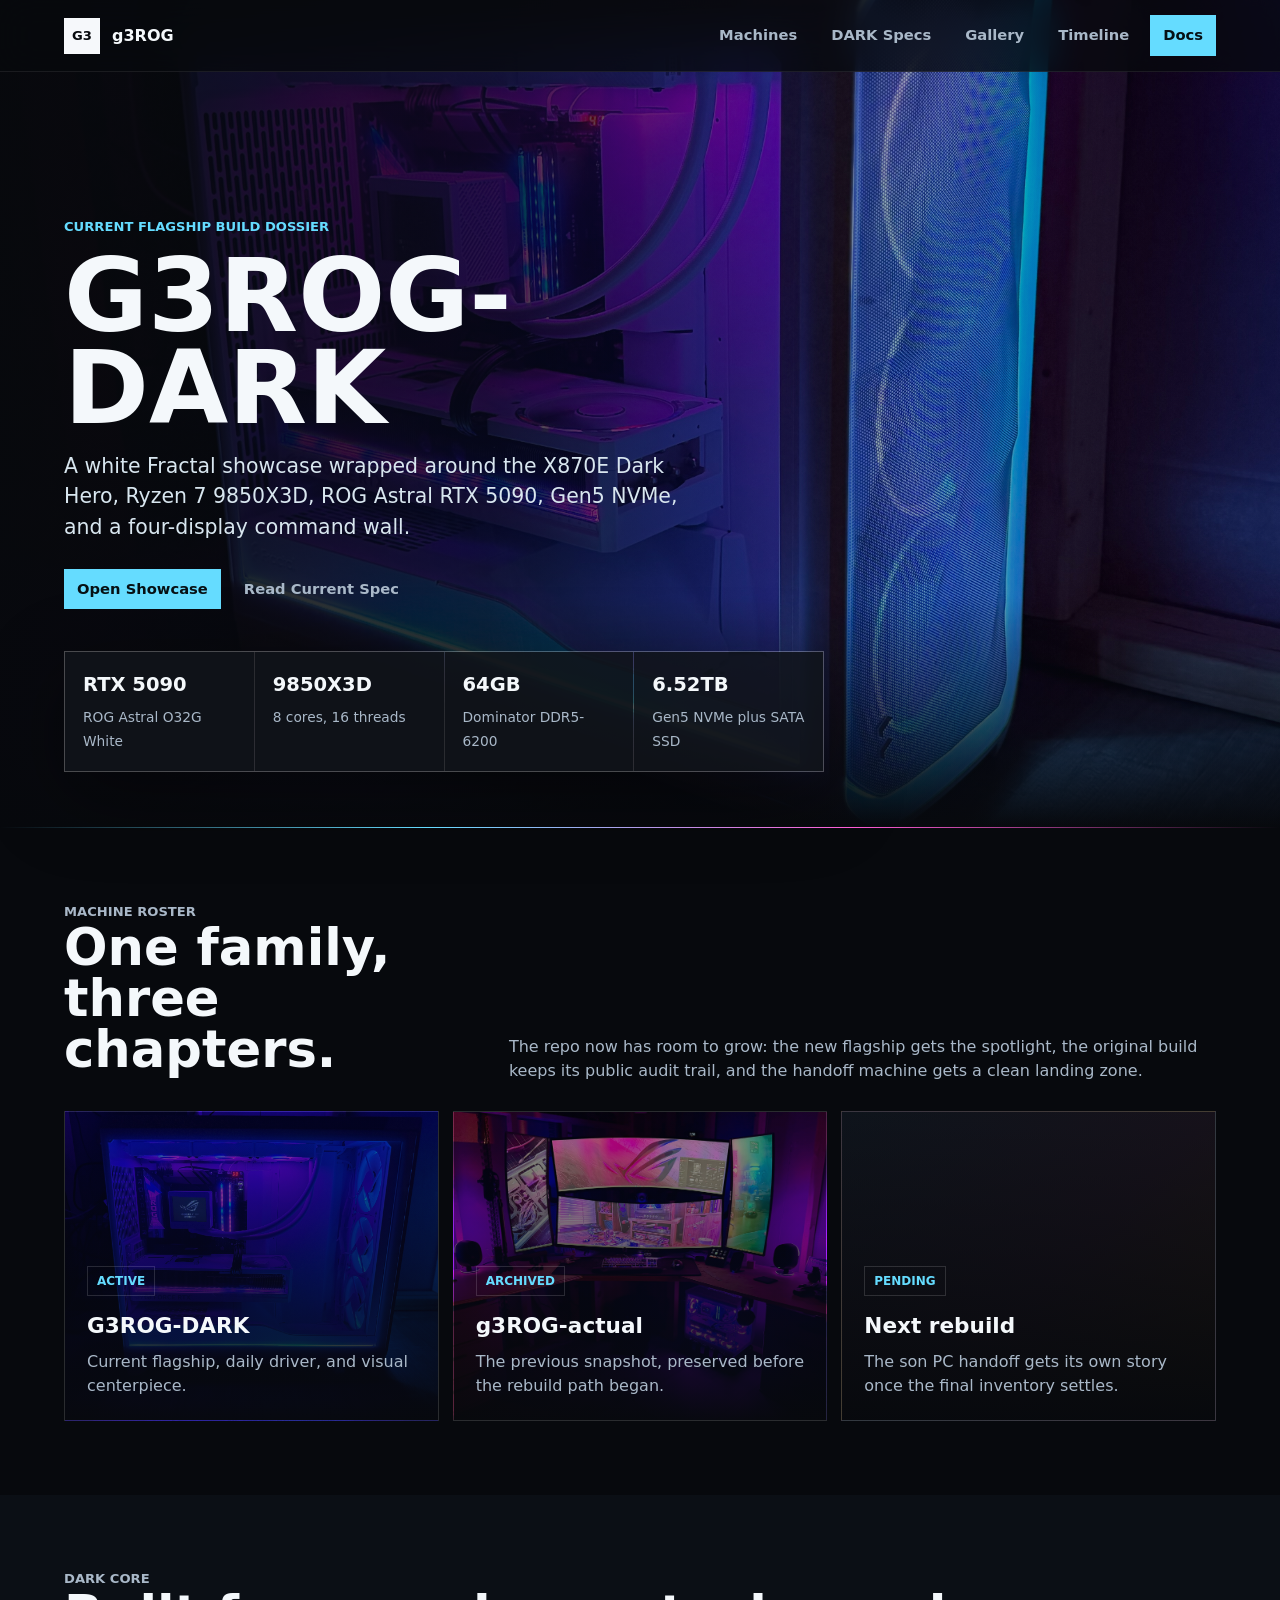
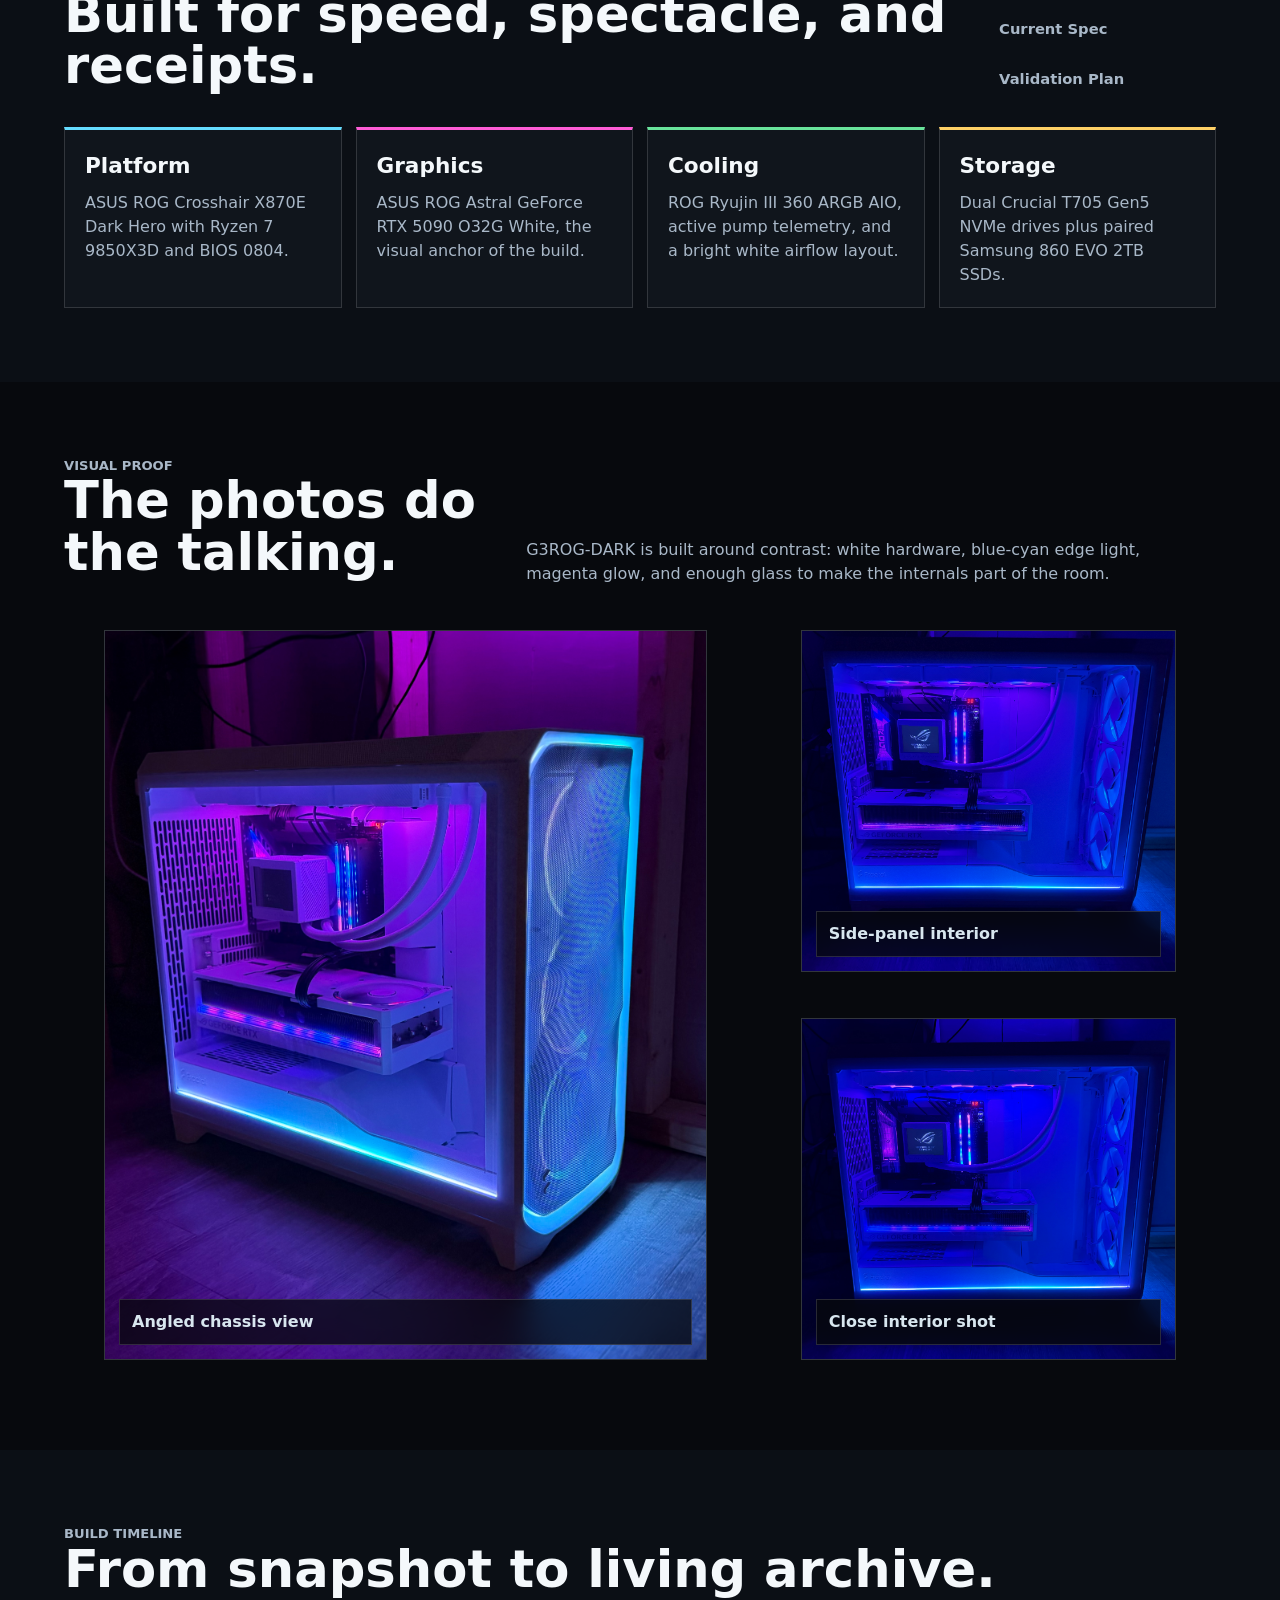
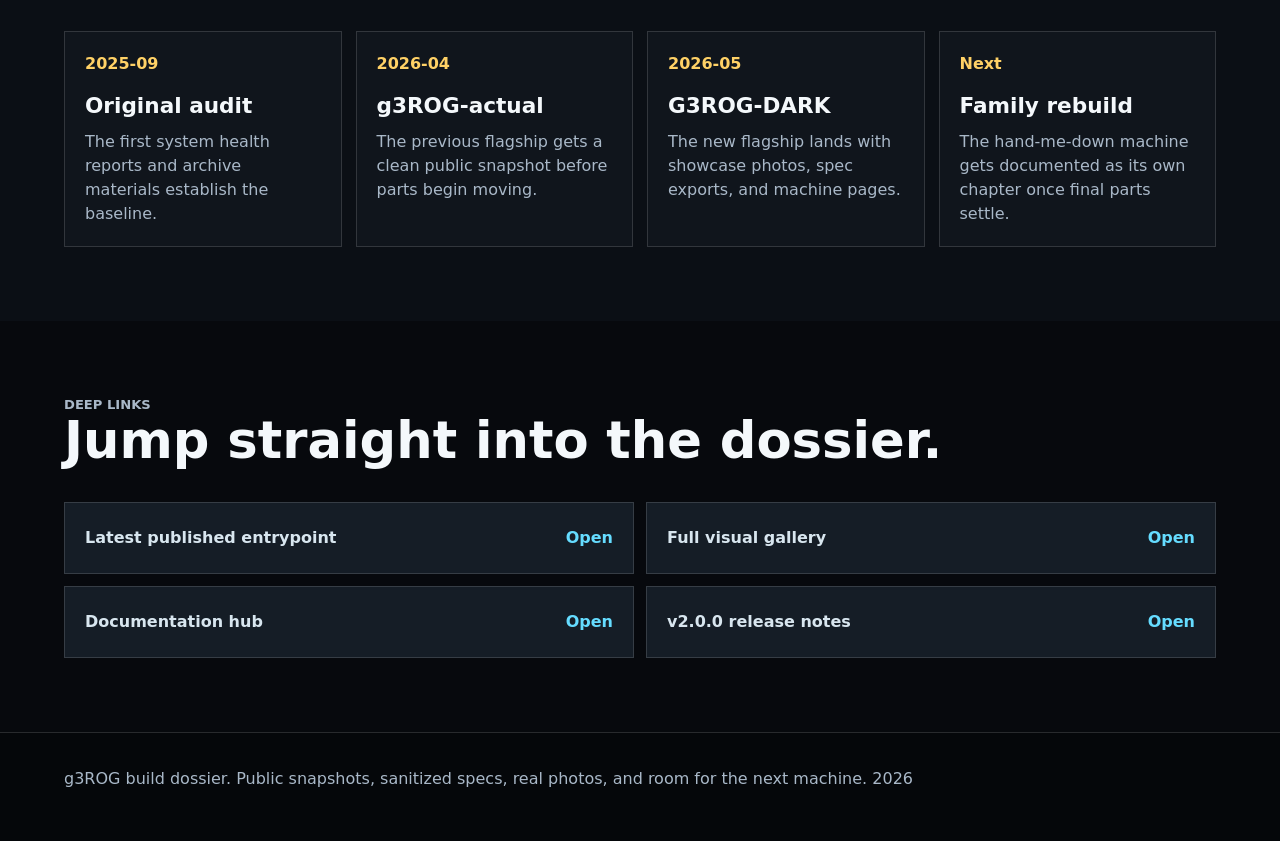
==== index.html @ 5aeecda2 "Create sanitized public baseline" ====
<!doctype html>
<html lang="en">
<head>
  <meta charset="utf-8">
  <meta name="viewport" content="width=device-width, initial-scale=1">
  <title>g3ROG | G3ROG-DARK Build Showcase</title>
  <meta name="description" content="The g3ROG machine dossier: G3ROG-DARK, the retired g3ROG-actual snapshot, and the next family rebuild.">
  <meta property="og:title" content="g3ROG | G3ROG-DARK Build Showcase">
  <meta property="og:description" content="A photo-first PC build showcase and public hardware dossier for the g3ROG machines.">
  <meta property="og:image" content="assets/social/g3rog-dark-social-preview-2026-05-08.jpg">
  <meta property="og:type" content="website">
  <link rel="stylesheet" href="site/styles.css">
</head>
<body>
  <div class="site-shell">
    <header class="topbar">
      <a class="brand" href="#top" aria-label="g3ROG home">
        <span class="brand-mark">G3</span>
        <span class="brand-text">g3ROG</span>
      </a>
      <nav class="nav" aria-label="Primary navigation">
        <a href="#machines">Machines</a>
        <a href="#specs">DARK Specs</a>
        <a href="#gallery">Gallery</a>
        <a href="#timeline">Timeline</a>
        <a class="button primary" href="docs/machines/g3rog-dark/README.md">Docs</a>
      </nav>
    </header>

    <main id="top">
      <section class="hero" aria-labelledby="hero-title">
        <div class="hero-content">
          <p class="eyebrow">Current flagship build dossier</p>
          <h1 id="hero-title">G3ROG-DARK</h1>
          <p class="hero-copy">A white Fractal showcase wrapped around the X870E Dark Hero, Ryzen 7 9850X3D, ROG Astral RTX 5090, Gen5 NVMe, and a four-display command wall.</p>
          <div class="hero-actions">
            <a class="button primary" href="docs/machines/g3rog-dark/exports/G3ROG-DARK-showcase-spec-2026-05-08.html">Open Showcase</a>
            <a class="button" href="docs/machines/g3rog-dark/specs/G3ROG-DARK-current-spec-2026-05-09.md">Read Current Spec</a>
          </div>
          <div class="hero-stats" aria-label="G3ROG-DARK headline specifications">
            <div class="stat">
              <strong>RTX 5090</strong>
              <span>ROG Astral O32G White</span>
            </div>
            <div class="stat">
              <strong>9850X3D</strong>
              <span>8 cores, 16 threads</span>
            </div>
            <div class="stat">
              <strong>64GB</strong>
              <span>Dominator DDR5-6200</span>
            </div>
            <div class="stat">
              <strong>6.52TB</strong>
              <span>Gen5 NVMe plus SATA SSD</span>
            </div>
          </div>
        </div>
      </section>

      <section class="section" id="machines">
        <div class="section-head">
          <div>
            <p class="eyebrow">Machine roster</p>
            <h2>One family, three chapters.</h2>
          </div>
          <p>The repo now has room to grow: the new flagship gets the spotlight, the original build keeps its public audit trail, and the handoff machine gets a clean landing zone.</p>
        </div>
        <div class="machine-grid">
          <a class="machine-card dark" href="docs/machines/g3rog-dark/README.md">
            <span class="status">Active</span>
            <h3>G3ROG-DARK</h3>
            <p>Current flagship, daily driver, and visual centerpiece.</p>
          </a>
          <a class="machine-card actual" href="docs/machines/g3rog-actual/README.md">
            <span class="status">Archived</span>
            <h3>g3ROG-actual</h3>
            <p>The previous snapshot, preserved before the rebuild path began.</p>
          </a>
          <a class="machine-card pending" href="docs/machines/son-pc/README.md">
            <span class="status">Pending</span>
            <h3>Next rebuild</h3>
            <p>The son PC handoff gets its own story once the final inventory settles.</p>
          </a>
        </div>
      </section>

      <section class="section alt" id="specs">
        <div class="section-head">
          <div>
            <p class="eyebrow">DARK core</p>
            <h2>Built for speed, spectacle, and receipts.</h2>
          </div>
          <div class="section-actions">
            <a class="button" href="docs/machines/g3rog-dark/specs/G3ROG-DARK-current-spec-2026-05-09.md">Current Spec</a>
            <a class="button" href="docs/machines/g3rog-dark/validation/stability-validation-2026-05-09.md">Validation Plan</a>
          </div>
        </div>
        <div class="spec-grid">
          <article class="spec-card accent-cyan">
            <h3>Platform</h3>
            <p>ASUS ROG Crosshair X870E Dark Hero with Ryzen 7 9850X3D and BIOS 0804.</p>
          </article>
          <article class="spec-card accent-magenta">
            <h3>Graphics</h3>
            <p>ASUS ROG Astral GeForce RTX 5090 O32G White, the visual anchor of the build.</p>
          </article>
          <article class="spec-card accent-green">
            <h3>Cooling</h3>
            <p>ROG Ryujin III 360 ARGB AIO, active pump telemetry, and a bright white airflow layout.</p>
          </article>
          <article class="spec-card accent-gold">
            <h3>Storage</h3>
            <p>Dual Crucial T705 Gen5 NVMe drives plus paired Samsung 860 EVO 2TB SSDs.</p>
          </article>
        </div>
      </section>

      <section class="section" id="gallery">
        <div class="section-head">
          <div>
            <p class="eyebrow">Visual proof</p>
            <h2>The photos do the talking.</h2>
          </div>
          <p>G3ROG-DARK is built around contrast: white hardware, blue-cyan edge light, magenta glow, and enough glass to make the internals part of the room.</p>
        </div>
        <div class="gallery-grid">
          <figure class="gallery-item large">
            <img src="assets/gallery/g3rog-dark/g3rog-dark-angled-chassis-2026-05-08.jpeg" alt="G3ROG-DARK angled chassis with illuminated front mesh and side panel">
            <figcaption class="caption">Angled chassis view</figcaption>
          </figure>
          <figure class="gallery-item">
            <img src="assets/gallery/g3rog-dark/g3rog-dark-side-panel-front-2026-05-08.jpeg" alt="G3ROG-DARK side panel view showing RTX 5090, AIO, and RGB memory">
            <figcaption class="caption">Side-panel interior</figcaption>
          </figure>
          <figure class="gallery-item">
            <img src="assets/gallery/g3rog-dark/g3rog-dark-side-panel-close-2026-05-08.jpeg" alt="Close view of G3ROG-DARK interior lighting and ROG hardware">
            <figcaption class="caption">Close interior shot</figcaption>
          </figure>
        </div>
      </section>

      <section class="section alt" id="timeline">
        <div class="section-head">
          <div>
            <p class="eyebrow">Build timeline</p>
            <h2>From snapshot to living archive.</h2>
          </div>
        </div>
        <div class="timeline">
          <article class="timeline-item">
            <span class="timeline-date">2025-09</span>
            <h3>Original audit</h3>
            <p>The first system health reports and archive materials establish the baseline.</p>
          </article>
          <article class="timeline-item">
            <span class="timeline-date">2026-04</span>
            <h3>g3ROG-actual</h3>
            <p>The previous flagship gets a clean public snapshot before parts begin moving.</p>
          </article>
          <article class="timeline-item">
            <span class="timeline-date">2026-05</span>
            <h3>G3ROG-DARK</h3>
            <p>The new flagship lands with showcase photos, spec exports, and machine pages.</p>
          </article>
          <article class="timeline-item">
            <span class="timeline-date">Next</span>
            <h3>Family rebuild</h3>
            <p>The hand-me-down machine gets documented as its own chapter once final parts settle.</p>
          </article>
        </div>
      </section>

      <section class="section">
        <div class="section-head">
          <div>
            <p class="eyebrow">Deep links</p>
            <h2>Jump straight into the dossier.</h2>
          </div>
        </div>
        <div class="deep-links">
          <a class="deep-link" href="docs/LATEST.md">Latest published entrypoint <span>Open</span></a>
          <a class="deep-link" href="docs/GALLERY.md">Full visual gallery <span>Open</span></a>
          <a class="deep-link" href="docs/README.md">Documentation hub <span>Open</span></a>
          <a class="deep-link" href="RELEASE_NOTES_v2.0.0.md">v2.0.0 release notes <span>Open</span></a>
        </div>
      </section>
    </main>

    <footer class="footer">
      <p>g3ROG build dossier. Public snapshots, sanitized specs, real photos, and room for the next machine. <span data-year></span></p>
    </footer>
  </div>
  <script src="site/app.js"></script>
</body>
</html>
---- site/styles.css ----
:root {
  color-scheme: dark;
  --bg: #07090d;
  --panel: #10151c;
  --panel-strong: #151d26;
  --text: #f4f8fb;
  --muted: #a9b8c8;
  --soft: #d8e6ef;
  --line: rgba(255, 255, 255, .14);
  --cyan: #65dcff;
  --magenta: #ff5cd6;
  --green: #69e49b;
  --gold: #ffd166;
  --red: #ff7a7a;
  --shadow: 0 24px 80px rgba(0, 0, 0, .42);
}

* {
  box-sizing: border-box;
}

html {
  scroll-behavior: smooth;
}

body {
  margin: 0;
  min-width: 320px;
  background: var(--bg);
  color: var(--text);
  font-family: Inter, ui-sans-serif, system-ui, -apple-system, BlinkMacSystemFont, "Segoe UI", sans-serif;
  line-height: 1.5;
}

a {
  color: inherit;
  text-decoration: none;
}

img {
  display: block;
  max-width: 100%;
}

.site-shell {
  overflow: clip;
}

.topbar {
  position: fixed;
  z-index: 20;
  top: 0;
  left: 0;
  right: 0;
  display: flex;
  align-items: center;
  justify-content: space-between;
  gap: 20px;
  min-height: 72px;
  padding: 14px clamp(18px, 5vw, 64px);
  background: rgba(7, 9, 13, .78);
  border-bottom: 1px solid rgba(255, 255, 255, .08);
  backdrop-filter: blur(18px);
}

.brand {
  display: flex;
  align-items: center;
  gap: 12px;
  min-width: 0;
  font-weight: 800;
}

.brand-mark {
  display: grid;
  place-items: center;
  width: 36px;
  height: 36px;
  border: 1px solid var(--line);
  background: #f6f8fb;
  color: #07090d;
  font-size: .82rem;
  font-weight: 900;
}

.brand-text {
  overflow: hidden;
  text-overflow: ellipsis;
  white-space: nowrap;
}

.nav {
  display: flex;
  align-items: center;
  justify-content: flex-end;
  gap: 8px;
  flex-wrap: wrap;
}

.nav a,
.button {
  display: inline-flex;
  align-items: center;
  justify-content: center;
  min-height: 38px;
  padding: 8px 12px;
  border: 1px solid transparent;
  color: var(--muted);
  font-size: .92rem;
  font-weight: 700;
}

.nav a:hover,
.nav a:focus-visible,
.button:hover,
.button:focus-visible {
  color: var(--text);
  border-color: var(--line);
  outline: none;
}

.button.primary {
  color: #061014;
  background: var(--cyan);
  border-color: var(--cyan);
}

.hero {
  position: relative;
  min-height: 92vh;
  display: grid;
  align-items: end;
  padding: 116px clamp(18px, 5vw, 64px) 56px;
  isolation: isolate;
}

.hero::before {
  content: "";
  position: absolute;
  inset: 0;
  z-index: -2;
  background:
    linear-gradient(90deg, rgba(7, 9, 13, .96) 0%, rgba(7, 9, 13, .74) 38%, rgba(7, 9, 13, .2) 70%),
    linear-gradient(0deg, rgba(7, 9, 13, 1) 0%, rgba(7, 9, 13, .1) 28%),
    url("../assets/gallery/g3rog-dark/g3rog-dark-angled-chassis-2026-05-08.jpeg") center / cover no-repeat;
}

.hero::after {
  content: "";
  position: absolute;
  inset: auto 0 0;
  height: 1px;
  background: linear-gradient(90deg, transparent, var(--cyan), var(--magenta), transparent);
}

.hero-content {
  width: min(760px, 100%);
}

.eyebrow {
  margin: 0 0 14px;
  color: var(--cyan);
  font-size: .82rem;
  font-weight: 900;
  text-transform: uppercase;
}

h1,
h2,
h3,
p {
  margin-top: 0;
}

h1 {
  margin-bottom: 16px;
  font-size: clamp(3rem, 8vw, 7.4rem);
  line-height: .9;
  letter-spacing: 0;
}

.hero-copy {
  width: min(650px, 100%);
  margin-bottom: 26px;
  color: var(--soft);
  font-size: clamp(1.05rem, 2vw, 1.28rem);
}

.hero-actions,
.section-actions {
  display: flex;
  flex-wrap: wrap;
  gap: 10px;
}

.hero-stats {
  display: grid;
  grid-template-columns: repeat(4, minmax(110px, 1fr));
  gap: 1px;
  width: min(780px, 100%);
  margin-top: 42px;
  border: 1px solid var(--line);
  background: var(--line);
  box-shadow: var(--shadow);
}

.stat {
  min-height: 104px;
  padding: 18px;
  background: rgba(10, 14, 20, .84);
}

.stat strong {
  display: block;
  margin-bottom: 6px;
  font-size: 1.22rem;
}

.stat span {
  color: var(--muted);
  font-size: .86rem;
}

.section {
  padding: 74px clamp(18px, 5vw, 64px);
}

.section.alt {
  background: #0b0f15;
}

.section-head {
  display: flex;
  align-items: end;
  justify-content: space-between;
  gap: 24px;
  margin-bottom: 28px;
}

.section-head h2 {
  margin-bottom: 8px;
  font-size: clamp(2rem, 4vw, 3.4rem);
  line-height: 1;
}

.section-head p {
  max-width: 720px;
  margin-bottom: 0;
  color: var(--muted);
}

.machine-grid,
.spec-grid,
.timeline,
.gallery-grid {
  display: grid;
  gap: 14px;
}

.machine-grid {
  grid-template-columns: repeat(3, minmax(0, 1fr));
}

.machine-card,
.spec-card,
.timeline-item,
.gallery-item {
  border: 1px solid var(--line);
  background: var(--panel);
}

.machine-card {
  min-height: 310px;
  display: grid;
  align-content: end;
  padding: 22px;
  position: relative;
  overflow: hidden;
}

.machine-card::before {
  content: "";
  position: absolute;
  inset: 0;
  z-index: 0;
  background: linear-gradient(0deg, rgba(7, 9, 13, .98), rgba(7, 9, 13, .28));
}

.machine-card > * {
  position: relative;
  z-index: 1;
}

.machine-card.dark {
  background: url("../assets/gallery/g3rog-dark/g3rog-dark-side-panel-front-2026-05-08.jpeg") center / cover no-repeat;
}

.machine-card.actual {
  background: url("../assets/gallery/g3rog-actual_2026-04-16.jpeg") center / cover no-repeat;
}

.machine-card.pending {
  background: linear-gradient(135deg, #111821, #1c1520 55%, #251d10);
}

.status {
  width: max-content;
  margin-bottom: 14px;
  padding: 5px 9px;
  border: 1px solid var(--line);
  color: var(--cyan);
  font-size: .75rem;
  font-weight: 900;
  text-transform: uppercase;
}

.machine-card h3,
.spec-card h3,
.timeline-item h3 {
  margin-bottom: 8px;
  font-size: 1.35rem;
}

.machine-card p,
.spec-card p,
.timeline-item p {
  color: var(--muted);
}

.machine-card p:last-child,
.spec-card p:last-child,
.timeline-item p:last-child {
  margin-bottom: 0;
}

.spec-grid {
  grid-template-columns: repeat(4, minmax(0, 1fr));
}

.spec-card {
  min-height: 176px;
  padding: 20px;
}

.spec-card.accent-cyan {
  border-top: 3px solid var(--cyan);
}

.spec-card.accent-magenta {
  border-top: 3px solid var(--magenta);
}

.spec-card.accent-green {
  border-top: 3px solid var(--green);
}

.spec-card.accent-gold {
  border-top: 3px solid var(--gold);
}

.gallery-grid {
  grid-template-columns: 1.2fr .8fr;
}

.gallery-item {
  min-height: 340px;
  overflow: hidden;
  position: relative;
}

.gallery-item.large {
  grid-row: span 2;
}

.gallery-item img {
  width: 100%;
  height: 100%;
  min-height: inherit;
  object-fit: cover;
  transition: transform .5s ease;
}

.gallery-item:hover img {
  transform: scale(1.035);
}

.caption {
  position: absolute;
  left: 14px;
  right: 14px;
  bottom: 14px;
  padding: 10px 12px;
  background: rgba(7, 9, 13, .76);
  border: 1px solid rgba(255, 255, 255, .14);
  color: var(--soft);
  font-weight: 800;
  backdrop-filter: blur(12px);
}

.timeline {
  grid-template-columns: repeat(4, minmax(0, 1fr));
}

.timeline-item {
  min-height: 190px;
  padding: 20px;
}

.timeline-date {
  display: block;
  margin-bottom: 14px;
  color: var(--gold);
  font-weight: 900;
}

.deep-links {
  display: grid;
  grid-template-columns: repeat(2, minmax(0, 1fr));
  gap: 12px;
}

.deep-link {
  display: flex;
  align-items: center;
  justify-content: space-between;
  gap: 16px;
  min-height: 72px;
  padding: 18px 20px;
  border: 1px solid var(--line);
  background: var(--panel-strong);
  color: var(--soft);
  font-weight: 800;
}

.deep-link span {
  color: var(--cyan);
}

.footer {
  padding: 34px clamp(18px, 5vw, 64px);
  border-top: 1px solid var(--line);
  color: var(--muted);
  background: #05070a;
}

@media (max-width: 980px) {
  .topbar {
    position: absolute;
    align-items: flex-start;
  }

  .nav {
    display: none;
  }

  .hero {
    min-height: 860px;
  }

  .hero-stats,
  .machine-grid,
  .spec-grid,
  .timeline,
  .gallery-grid,
  .deep-links {
    grid-template-columns: 1fr 1fr;
  }

  .gallery-item.large {
    grid-row: auto;
  }
}

@media (max-width: 640px) {
  .hero {
    min-height: 820px;
    padding-top: 104px;
  }

  .hero::before {
    background:
      linear-gradient(0deg, rgba(7, 9, 13, .98) 0%, rgba(7, 9, 13, .68) 54%, rgba(7, 9, 13, .28) 100%),
      url("../assets/gallery/g3rog-dark/g3rog-dark-angled-chassis-2026-05-08.jpeg") center / cover no-repeat;
  }

  h1 {
    font-size: 3.35rem;
  }

  .hero-stats,
  .machine-grid,
  .spec-grid,
  .timeline,
  .gallery-grid,
  .deep-links {
    grid-template-columns: 1fr;
  }

  .section-head {
    align-items: start;
    flex-direction: column;
  }

  .gallery-item {
    min-height: 270px;
  }
}
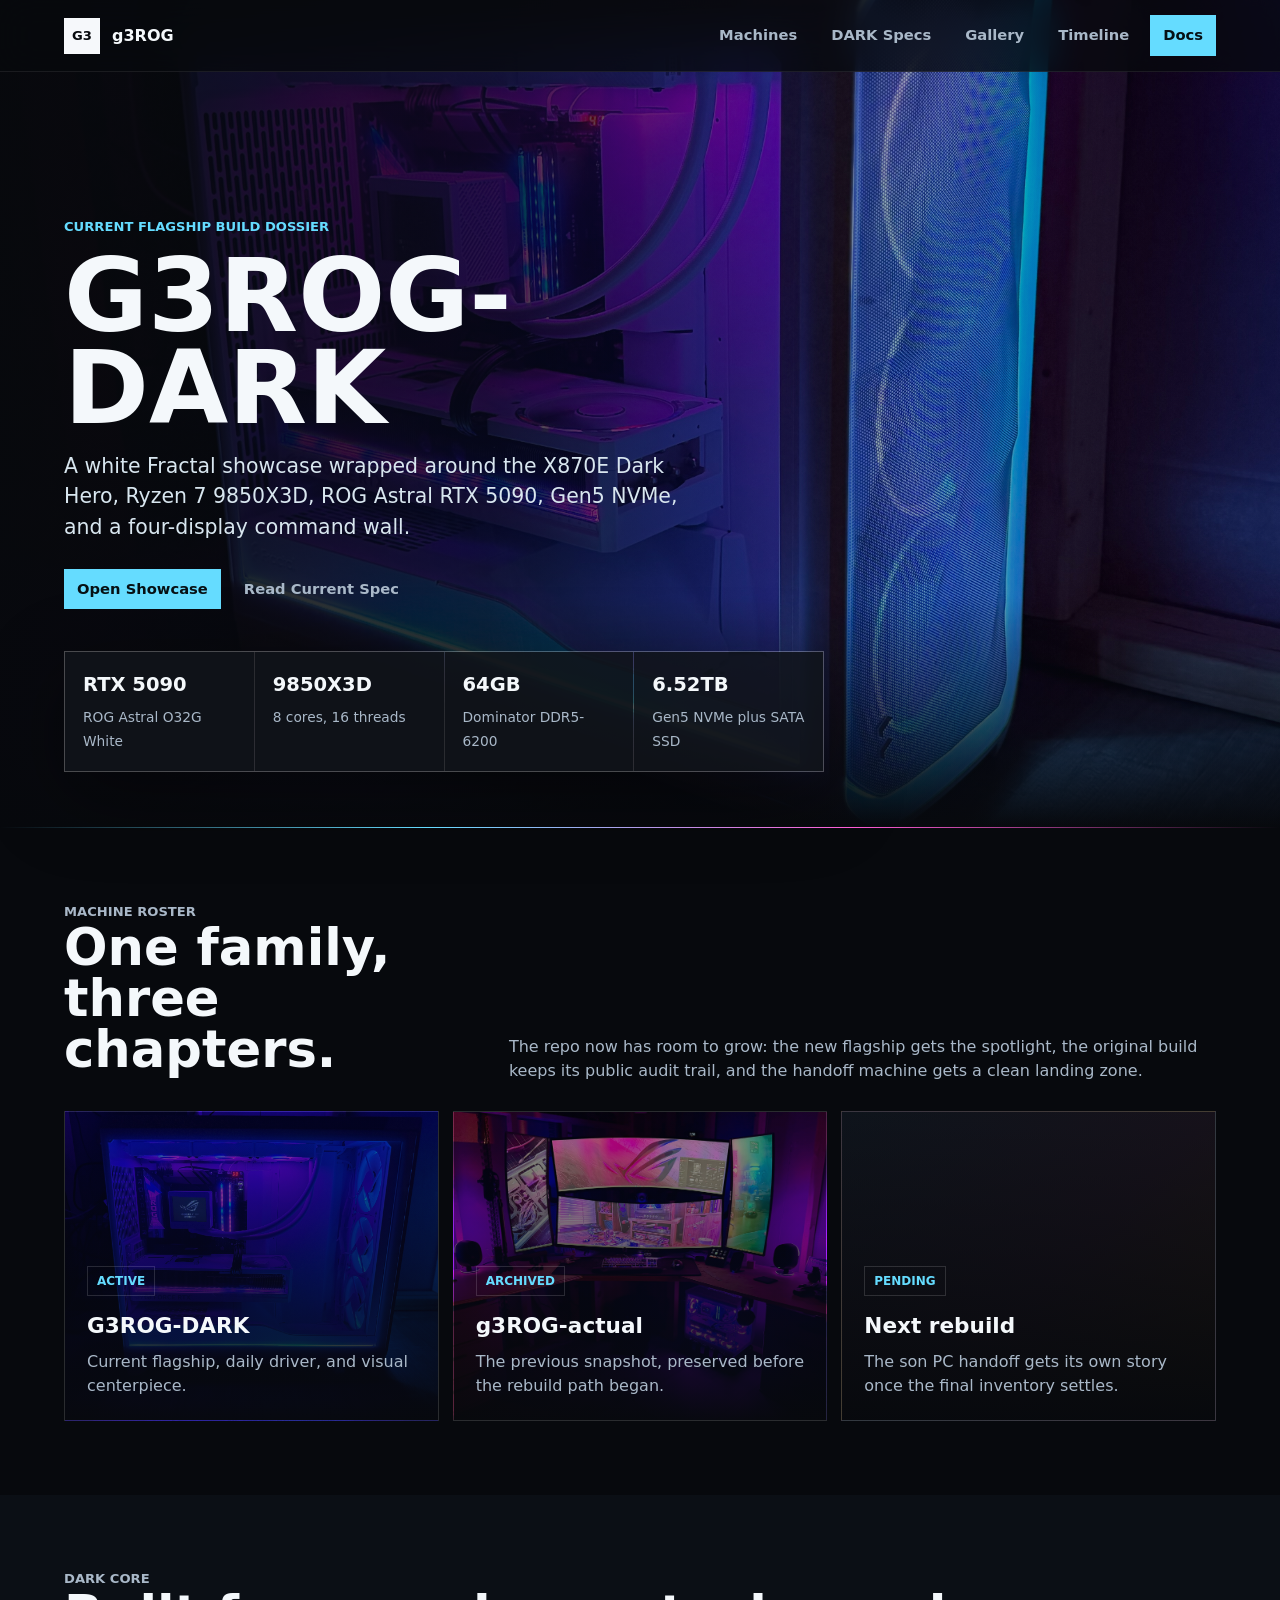
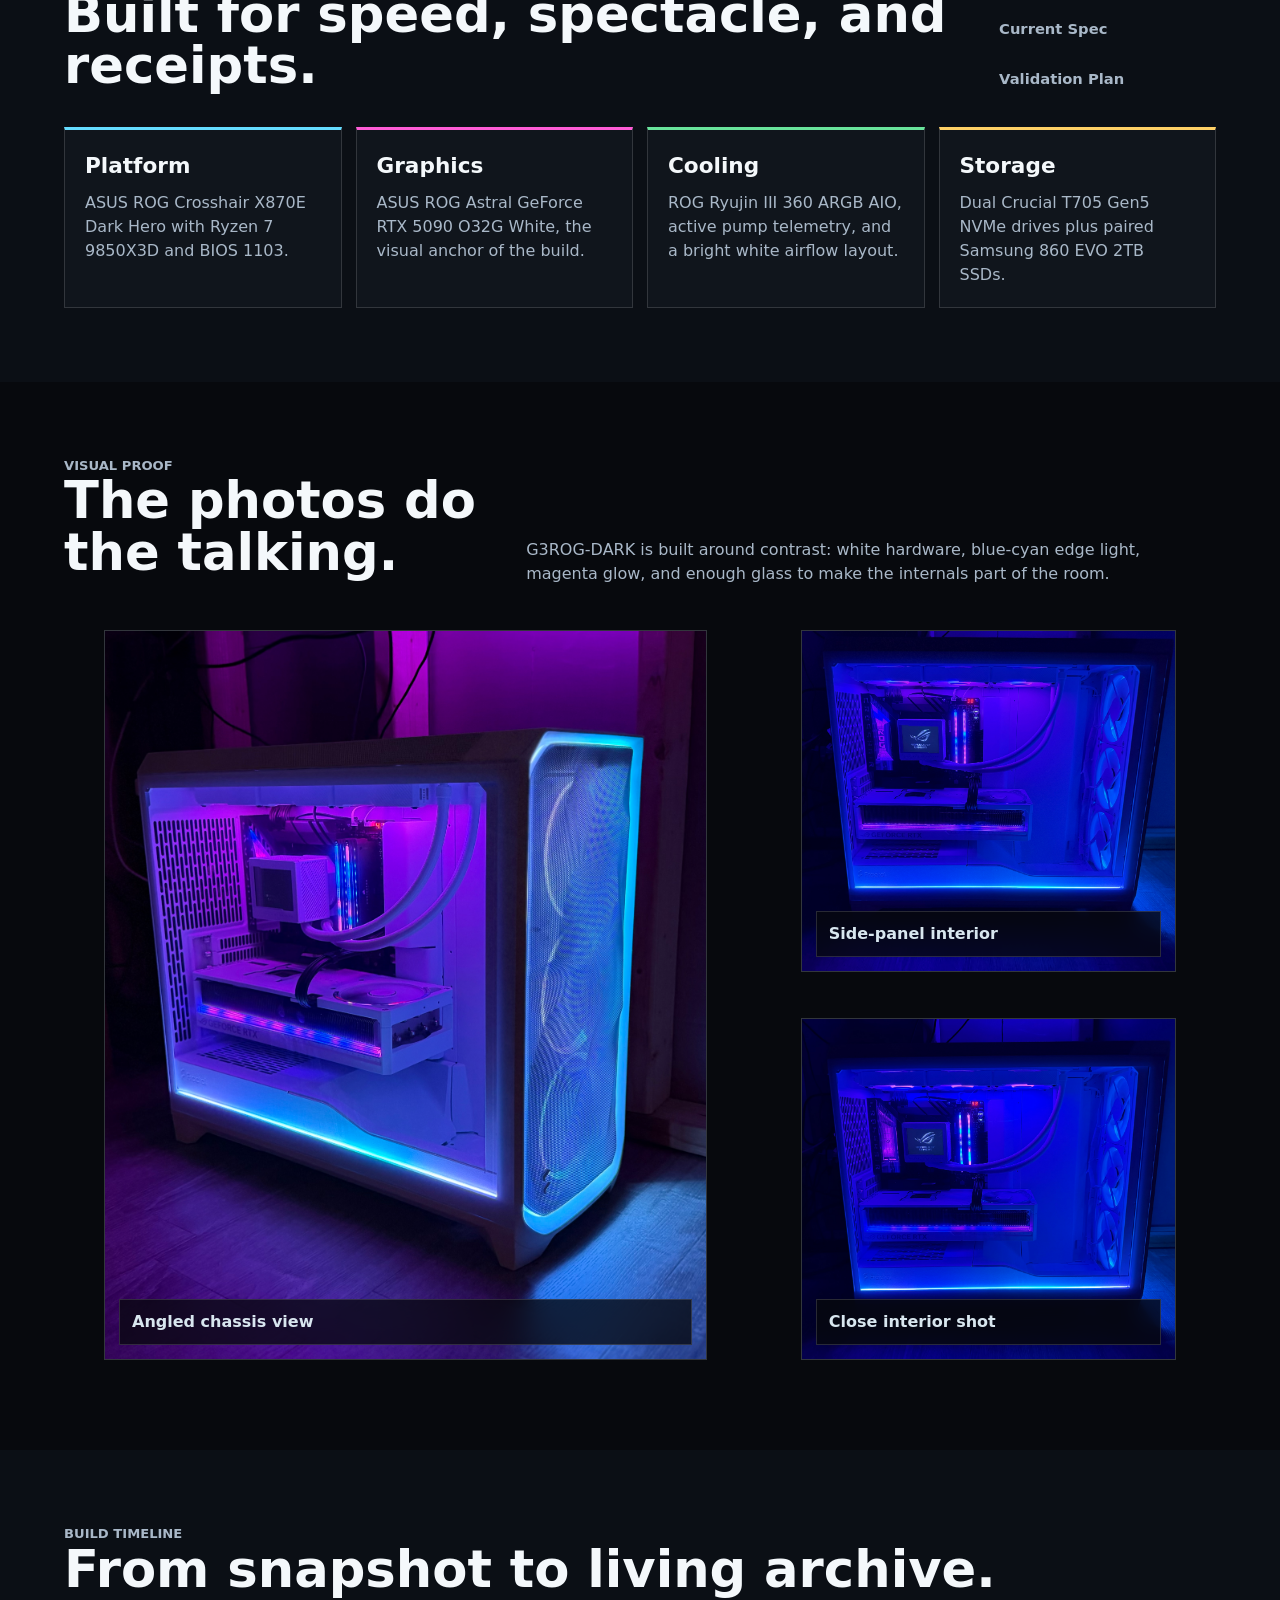
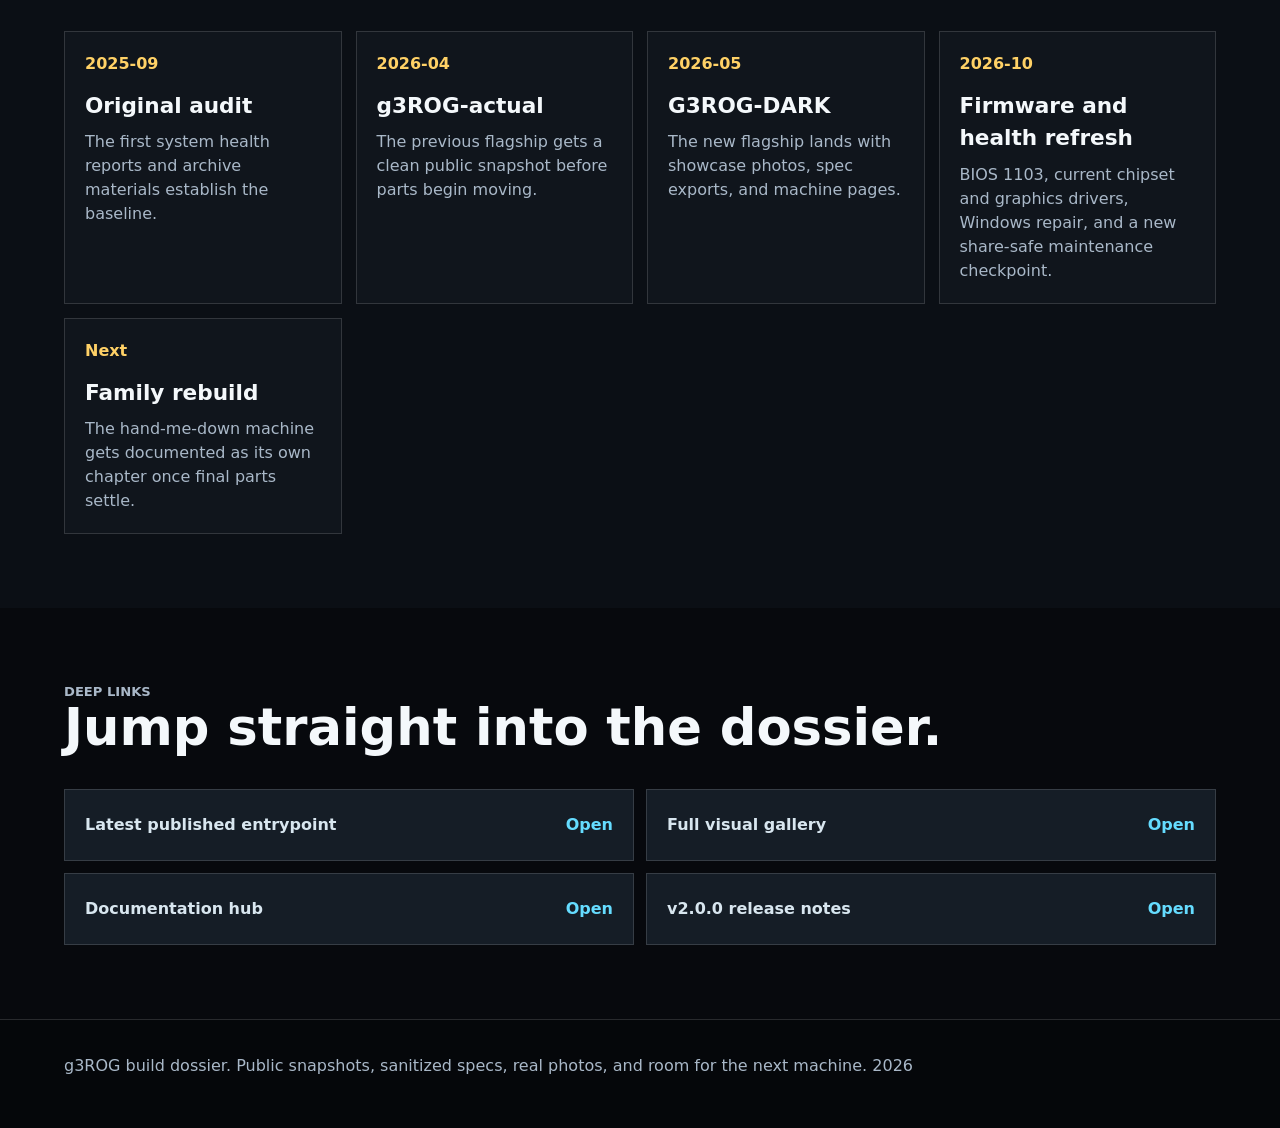
==== commit b192a9b8: "docs: refresh G3ROG-DARK October 2026 state" ====
--- a/index.html
+++ b/index.html
@@ -35,7 +35,7 @@
           <p class="hero-copy">A white Fractal showcase wrapped around the X870E Dark Hero, Ryzen 7 9850X3D, ROG Astral RTX 5090, Gen5 NVMe, and a four-display command wall.</p>
           <div class="hero-actions">
             <a class="button primary" href="docs/machines/g3rog-dark/exports/G3ROG-DARK-showcase-spec-2026-05-08.html">Open Showcase</a>
-            <a class="button" href="docs/machines/g3rog-dark/specs/G3ROG-DARK-current-spec-2026-05-09.md">Read Current Spec</a>
+            <a class="button" href="docs/machines/g3rog-dark/specs/G3ROG-DARK-current-spec-2026-10-28.md">Read Current Spec</a>
           </div>
           <div class="hero-stats" aria-label="G3ROG-DARK headline specifications">
             <div class="stat">
@@ -92,14 +92,14 @@
             <h2>Built for speed, spectacle, and receipts.</h2>
           </div>
           <div class="section-actions">
-            <a class="button" href="docs/machines/g3rog-dark/specs/G3ROG-DARK-current-spec-2026-05-09.md">Current Spec</a>
+            <a class="button" href="docs/machines/g3rog-dark/specs/G3ROG-DARK-current-spec-2026-10-28.md">Current Spec</a>
             <a class="button" href="docs/machines/g3rog-dark/validation/stability-validation-2026-05-09.md">Validation Plan</a>
           </div>
         </div>
         <div class="spec-grid">
           <article class="spec-card accent-cyan">
             <h3>Platform</h3>
-            <p>ASUS ROG Crosshair X870E Dark Hero with Ryzen 7 9850X3D and BIOS 0804.</p>
+            <p>ASUS ROG Crosshair X870E Dark Hero with Ryzen 7 9850X3D and BIOS 1103.</p>
           </article>
           <article class="spec-card accent-magenta">
             <h3>Graphics</h3>
@@ -164,6 +164,11 @@
             <p>The new flagship lands with showcase photos, spec exports, and machine pages.</p>
           </article>
           <article class="timeline-item">
+            <span class="timeline-date">2026-10</span>
+            <h3>Firmware and health refresh</h3>
+            <p>BIOS 1103, current chipset and graphics drivers, Windows repair, and a new share-safe maintenance checkpoint.</p>
+          </article>
+          <article class="timeline-item">
             <span class="timeline-date">Next</span>
             <h3>Family rebuild</h3>
             <p>The hand-me-down machine gets documented as its own chapter once final parts settle.</p>
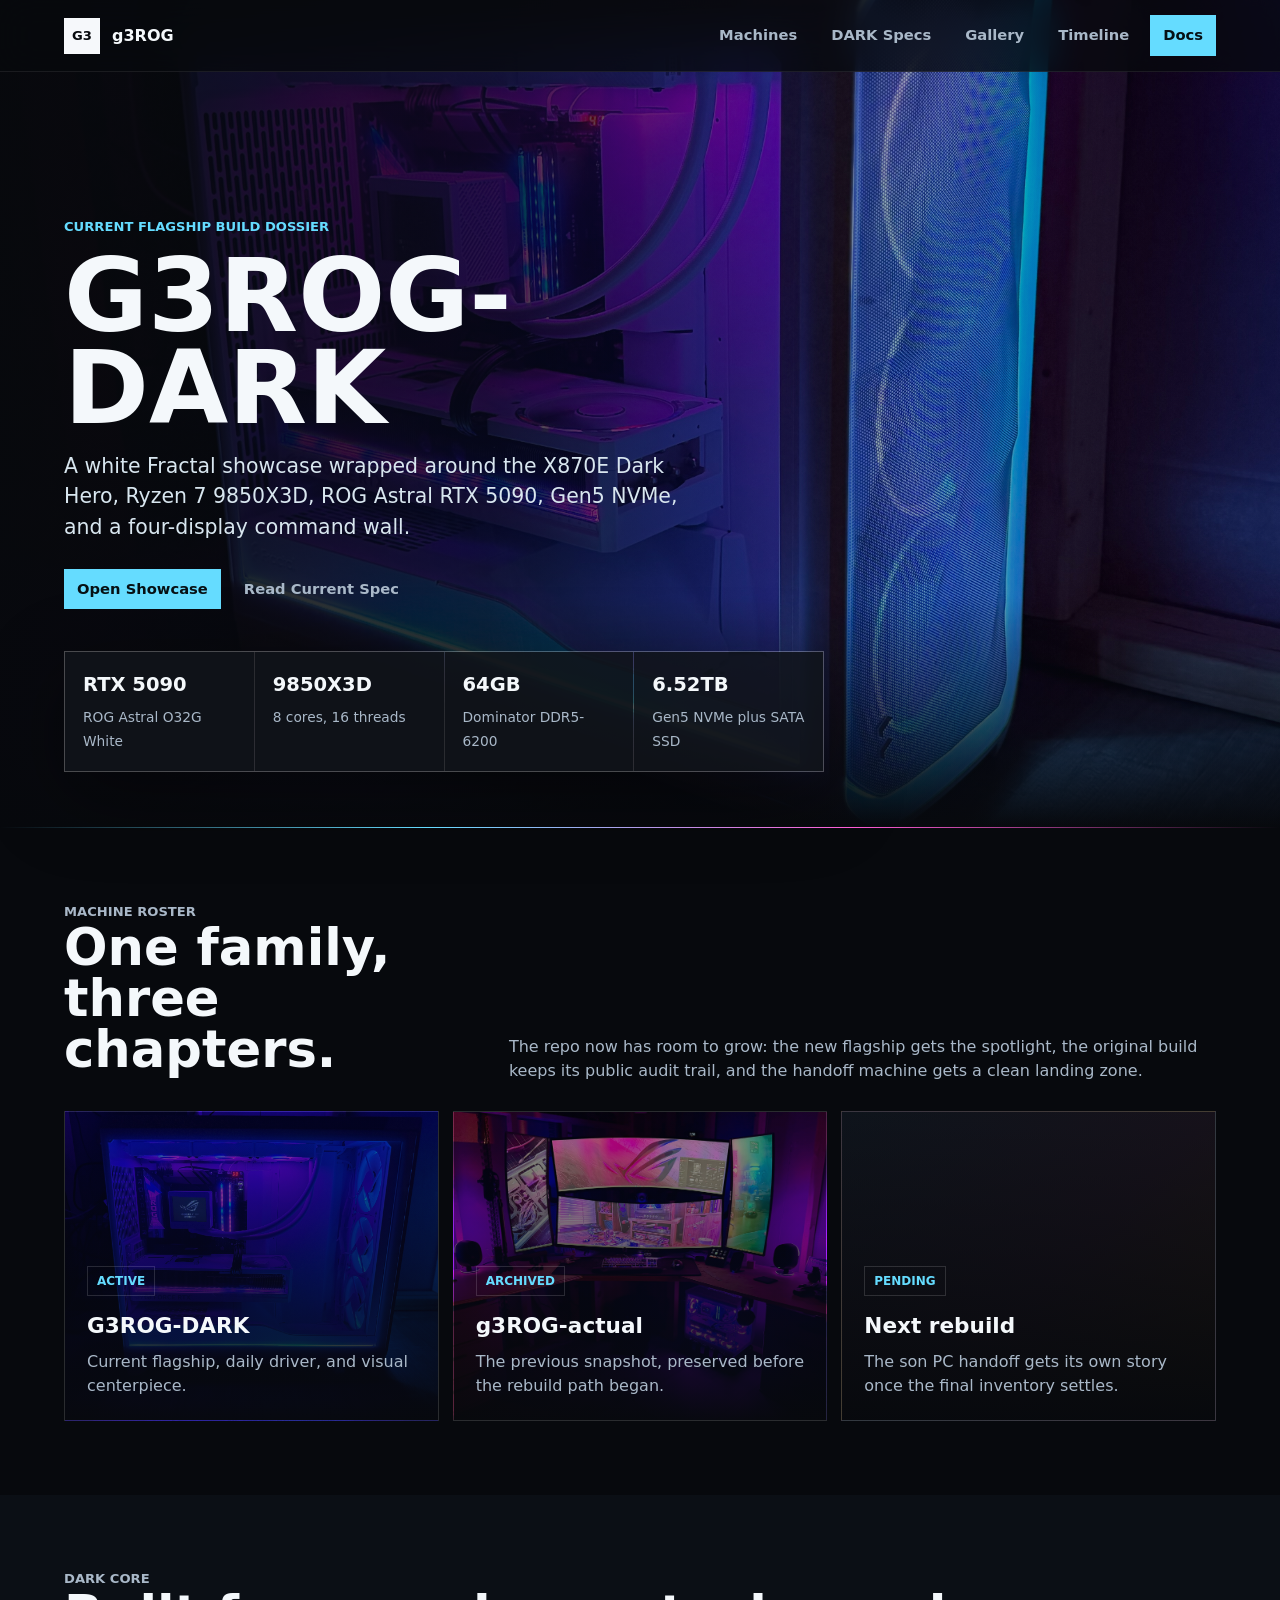
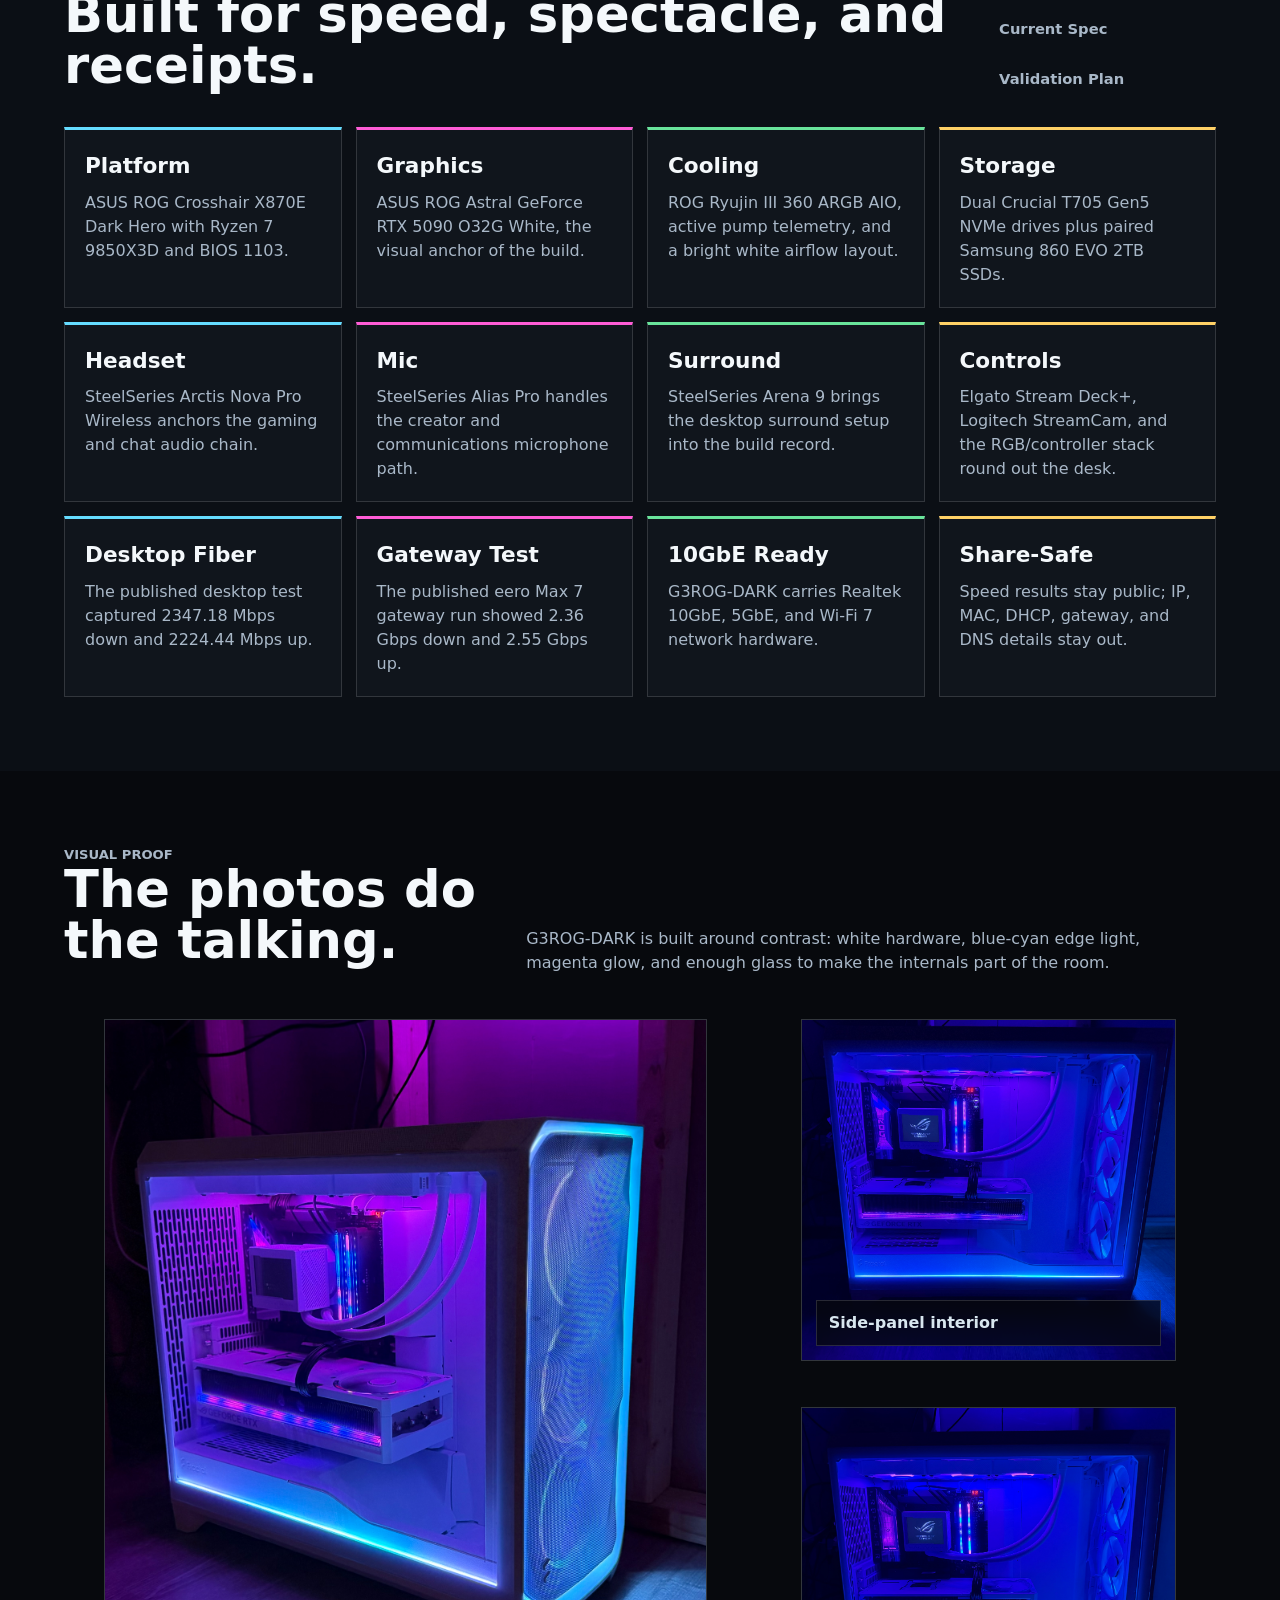
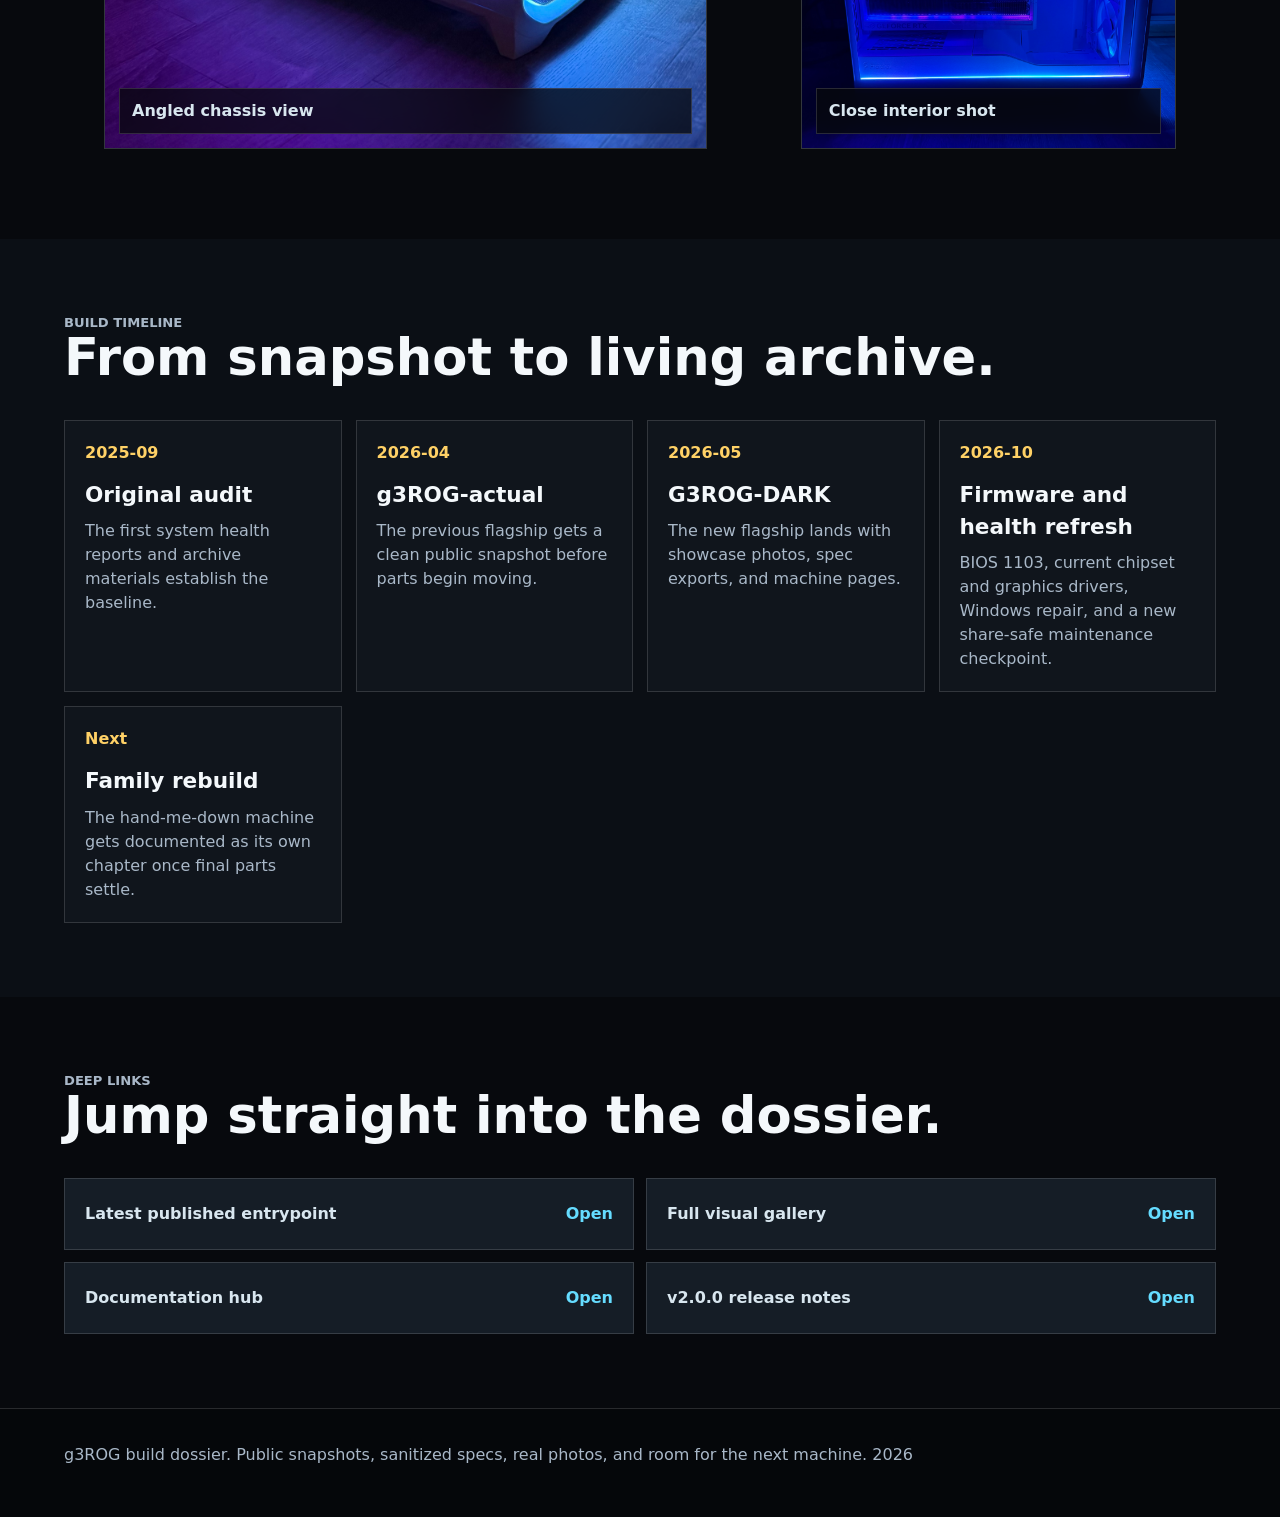
==== commit 4d38bf9b: "docs: harvest sanitized showcase details" ====
--- a/index.html
+++ b/index.html
@@ -114,6 +114,42 @@
             <p>Dual Crucial T705 Gen5 NVMe drives plus paired Samsung 860 EVO 2TB SSDs.</p>
           </article>
         </div>
+        <div class="spec-grid peripherals-grid">
+          <article class="spec-card accent-cyan">
+            <h3>Headset</h3>
+            <p>SteelSeries Arctis Nova Pro Wireless anchors the gaming and chat audio chain.</p>
+          </article>
+          <article class="spec-card accent-magenta">
+            <h3>Mic</h3>
+            <p>SteelSeries Alias Pro handles the creator and communications microphone path.</p>
+          </article>
+          <article class="spec-card accent-green">
+            <h3>Surround</h3>
+            <p>SteelSeries Arena 9 brings the desktop surround setup into the build record.</p>
+          </article>
+          <article class="spec-card accent-gold">
+            <h3>Controls</h3>
+            <p>Elgato Stream Deck+, Logitech StreamCam, and the RGB/controller stack round out the desk.</p>
+          </article>
+        </div>
+        <div class="spec-grid peripherals-grid">
+          <article class="spec-card accent-cyan">
+            <h3>Desktop Fiber</h3>
+            <p>The published desktop test captured 2347.18 Mbps down and 2224.44 Mbps up.</p>
+          </article>
+          <article class="spec-card accent-magenta">
+            <h3>Gateway Test</h3>
+            <p>The published eero Max 7 gateway run showed 2.36 Gbps down and 2.55 Gbps up.</p>
+          </article>
+          <article class="spec-card accent-green">
+            <h3>10GbE Ready</h3>
+            <p>G3ROG-DARK carries Realtek 10GbE, 5GbE, and Wi-Fi 7 network hardware.</p>
+          </article>
+          <article class="spec-card accent-gold">
+            <h3>Share-Safe</h3>
+            <p>Speed results stay public; IP, MAC, DHCP, gateway, and DNS details stay out.</p>
+          </article>
+        </div>
       </section>
 
       <section class="section" id="gallery">
--- a/site/styles.css
+++ b/site/styles.css
@@ -342,6 +342,10 @@
   padding: 20px;
 }
 
+.peripherals-grid {
+  margin-top: 14px;
+}
+
 .spec-card.accent-cyan {
   border-top: 3px solid var(--cyan);
 }
